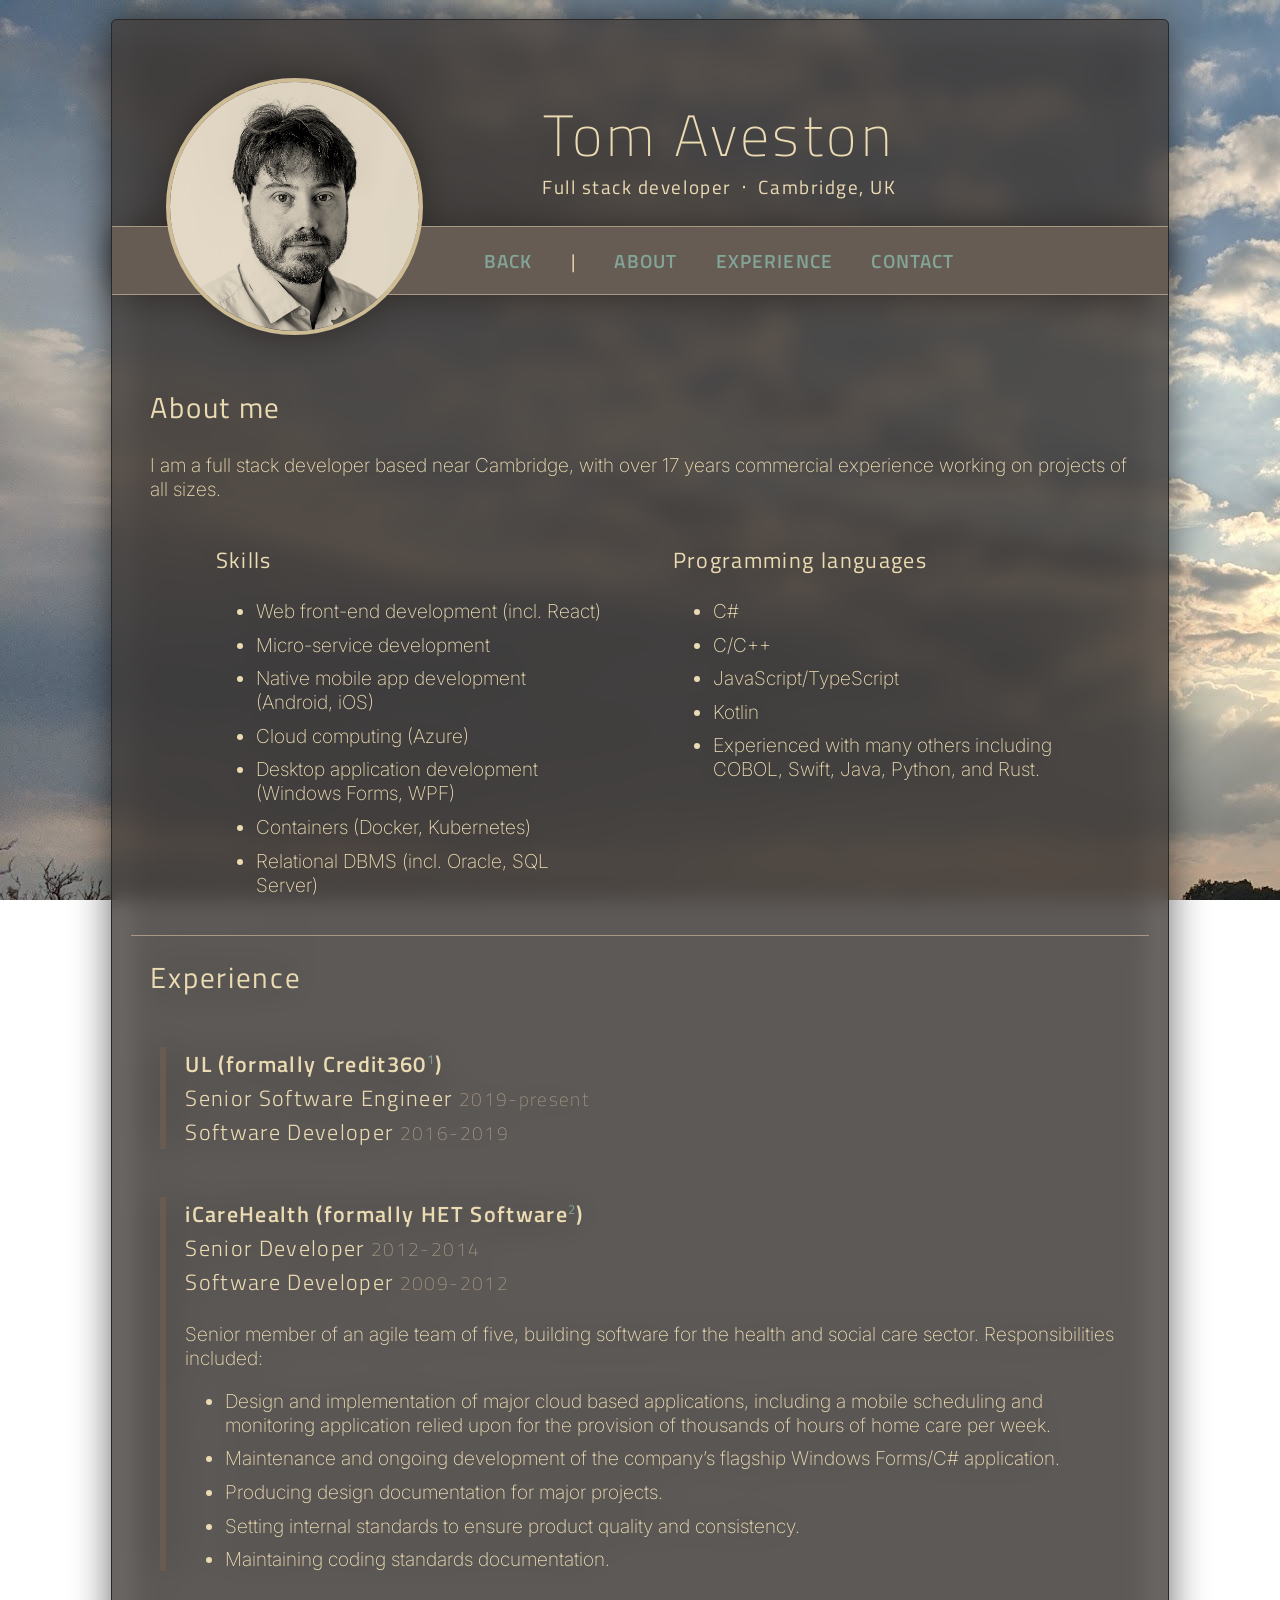
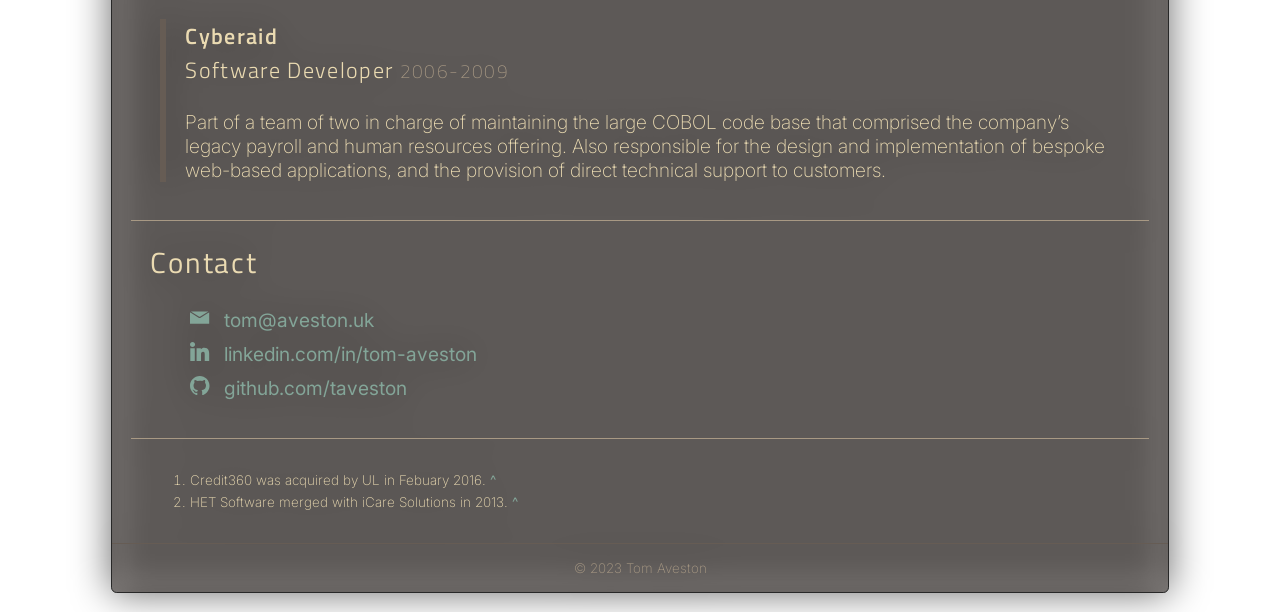
==== cv.html @ fe42d567 "Initial design." ====
<html>
	<title>Tom Aveston | Profile</title>
	<link rel="preconnect" href="https://fonts.googleapis.com">
	<link rel="preconnect" href="https://fonts.gstatic.com" crossorigin>
	<link href="https://fonts.googleapis.com/css2?family=Inter:wght@200;400&family=Titillium+Web:wght@200;300;400;600&display=swap" rel="stylesheet">
	<style>@import url('https://fonts.googleapis.com/css2?family=Inter:wght@200;400&family=Titillium+Web:wght@200;300;400;600&display=swap');</style>
	<link rel="stylesheet" href="style.css" />
	<meta name="viewport" content="width=device-width, initial-scale=1">
</html>
<body>
	<div id="content-wrapper">

		<header id="banner">
			<div id="profile-image">
				<img src="profile.jpg" alt="Portrait photograph of Tom Aveston" />
			</div>
			<div id="banner-content">
				<h1>Tom Aveston</h1>
				<ul id="tagline" class="horizontal">
					<li>Full stack developer</li>
					<li>Cambridge, UK</li>
				</ul>
				<nav>
					<menu>
						<li><a href="index.html">Back</a></li>
						<li>|</li>
						<li><a href="#about"/>About</a></li>
						<li><a href="#experience"/>Experience</a></li>
						<li><a href="#contact"/>Contact</a></li>
					</menu>
				</nav>
			</div>
		</header>

		<main>
			<section id="about" class="anchor-target">
				<h2>About me</h2>
				<p>
					I am a full stack developer based near Cambridge, with over 17 years commercial
					experience working on projects of all sizes.
				</p>

				<div class="twin-column">
					<section>
						<h3>Skills</h3>
						<ul>
							<li>Web front-end development (incl. React)</li>
							<li>Micro-service development</li>
							<li>Native mobile app development (Android, iOS)</li>
							<li>Cloud computing (Azure)</li>
							<li>Desktop application development (Windows Forms, WPF)</li>
							<li>Containers (Docker, Kubernetes)</li>
							<li>Relational DBMS (incl. Oracle, SQL Server)</li>
						</ul>
					</section>
					<section>
						<h3>Programming languages</h3>
						<ul>
							<li>C#</li>
							<li>C/C++</li>
							<li>JavaScript/TypeScript</li>
							<li>Kotlin</li>
							<li>Experienced with many others including COBOL, Swift, Java, Python,
								and Rust.</li>
						</ul>
					</section>
				</div>
			</section>
			<hr />
			<section id="experience" class="anchor-target">
				<h2>Experience</h2>
				<div class="timeline">
					<section>
						<h3>
							<div class="company">UL (formally Credit360<a id="fn1-origin" href="#fn1" class="footnote-link">1</a>)</div>
							<div class="title">Senior Software Engineer <small class="period">2019-present</small></div>
							<div class="title">Software Developer <small class="period">2016-2019</small></div>
						</h3>
						<p>

						</p>
					</section>

					<section>
						<h3>
							<div class="company">iCareHealth (formally HET Software<a id="fn2-origin" href="#fn2" class="footnote-link">2</a>)</div>
							<div class="title">Senior Developer <small class="period">2012-2014</small></div>
							<div class="title">Software Developer <small class="period">2009-2012</small></div>
						</h3>
						<p>
							Senior member of an agile team of five, building software for the health
							and social care sector. Responsibilities included:
						</p>
						<ul>
							<li>
								Design and implementation of major cloud based applications, including a
								mobile scheduling and monitoring application relied upon for the
								provision of thousands of hours of home care per week.
							</li>
							<li>
								Maintenance and ongoing development of the company’s flagship Windows
								Forms/C# application.
							</li>
							<li>Producing design documentation for major projects.</li>
							<li>Setting internal standards to ensure product quality and consistency.</li>
							<li>Maintaining coding standards documentation.</li>
						</ul>
					</section>

					<section>
						<h3>
							<div class="company">Cyberaid</div>
							<div class="title">Software Developer <small class="period">2006-2009</small></div>
						</h3>
						<p>
							Part of a team of two in charge of maintaining the large COBOL code base that
							comprised the company’s legacy payroll and human resources offering. Also
							responsible for the design and implementation of bespoke web-based
							applications, and the provision of direct technical support to
							customers.
						</p>
					</section>
				</div>

			</section>
			<hr />
			<section id="contact" class="anchor-target">
				<h2>Contact</h2>

				<ul class="contact-list">
					<li>
						<a href="mailto:tom@aveston.dev" class="social-link">
								<svg viewBox="0 0 512 512"><path d="m496.33 127.09-15.673 9.613-198.82 121.92c-7.983 4.859-16.917 7.293-25.84 7.293s-17.826-2.424-25.778-7.262l-0.136-0.084-198.73-123.8-15.673-9.759-15.674-9.77v302.72h512v-300.47l-15.673 9.603z"/><path d="m25.245 94.041 50.322 31.346 171.01 106.53c5.841 3.521 13.082 3.511 18.913-0.042l224.77-137.83h-465.01z"/></svg>
							tom@aveston.uk
						</a>
					</li>
					<li>
						<a href="https://www.linkedin.com/in/tom-aveston"
							class="social-link" title="LinkedIn">

							<svg viewBox="0 0 310 310"><path d="m72.16 99.73h-62.233c-2.762 0-5 2.239-5 5v199.93c0 2.762 2.238 5 5 5h62.233c2.762 0 5-2.238 5-5v-199.93c0-2.761-2.238-5-5-5z"/><path d="M41.066,0.341C18.422,0.341,0,18.743,0,41.362C0,63.991,18.422,82.4,41.066,82.4 c22.626,0,41.033-18.41,41.033-41.038C82.1,18.743,63.692,0.341,41.066,0.341z"/><path d="m230.45 94.761c-24.995 0-43.472 10.745-54.679 22.954v-12.985c0-2.761-2.238-5-5-5h-59.599c-2.762 0-5 2.239-5 5v199.93c0 2.762 2.238 5 5 5h62.097c2.762 0 5-2.238 5-5v-98.918c0-33.333 9.054-46.319 32.29-46.319 25.306 0 27.317 20.818 27.317 48.034v97.204c0 2.762 2.238 5 5 5h62.12c2.762 0 5-2.238 5-5v-109.66c0-49.565-9.451-100.23-79.546-100.23z"/></svg>
							linkedin.com/in/tom-aveston
						</a>
					</li>
					<li>
						<a href="https://github.com/taveston" title="GitHub" class="social-link">
							<svg viewBox="0 0 96 96"><path fill-rule="evenodd" clip-rule="evenodd" d="M48.854 0C21.839 0 0 22 0 49.217c0 21.756 13.993 40.172 33.405 46.69 2.427.49 3.316-1.059 3.316-2.362 0-1.141-.08-5.052-.08-9.127-13.59 2.934-16.42-5.867-16.42-5.867-2.184-5.704-5.42-7.17-5.42-7.17-4.448-3.015.324-3.015.324-3.015 4.934.326 7.523 5.052 7.523 5.052 4.367 7.496 11.404 5.378 14.235 4.074.404-3.178 1.699-5.378 3.074-6.6-10.839-1.141-22.243-5.378-22.243-24.283 0-5.378 1.94-9.778 5.014-13.2-.485-1.222-2.184-6.275.486-13.038 0 0 4.125-1.304 13.426 5.052a46.97 46.97 0 0 1 12.214-1.63c4.125 0 8.33.571 12.213 1.63 9.302-6.356 13.427-5.052 13.427-5.052 2.67 6.763.97 11.816.485 13.038 3.155 3.422 5.015 7.822 5.015 13.2 0 18.905-11.404 23.06-22.324 24.283 1.78 1.548 3.316 4.481 3.316 9.126 0 6.6-.08 11.897-.08 13.526 0 1.304.89 2.853 3.316 2.364 19.412-6.52 33.405-24.935 33.405-46.691C97.707 22 75.788 0 48.854 0z"/></svg>
							github.com/taveston
						</a>
					</li>
				</ul>
			</section>
			<hr />
			<section id="footnotes">
				<ol class="footnote-list">
					<li id="fn1" class="anchor-target">
						Credit360 was acquired by UL in Febuary 2016. <a href="#fn1-origin">^</a>
					</li>
					<li id="fn2" class="anchor-target">
						HET Software merged with iCare Solutions in 2013. <a href="#fn2-origin">^</a>
					</li>
				</ol>
			</section>
		</main>
		<footer>
			<small>© 2023 Tom Aveston</small>
		</footer>
	</div>
</body>
---- style.css ----
/* Base styles */
html {
	scroll-behavior: smooth;
}

body {
	font-family: 'Inter', sans-serif;
	font-size: larger;
	font-weight: 200;
	background-image: url("fen.jpg");
	background-attachment: fixed;
	color: #ebdbb2;
	padding: 0;
	margin: 0;
}

a {
	color: #83a598;
	text-decoration: none;
	font-weight: 400;
}

a:hover {
	color: #458588;
}

ul li, ol li {
	margin: 0.5em 0;
}

header, h1, h2, h3, h4 {
	font-family: 'Titillium Web', sans-serif;
	letter-spacing: 0.06em;
	font-weight: 400;
}

h1 {
	font-size: 3em;
}

h1 small, h2 small, h3 small, h4 small {
	color: #a89984;
	font-weight: 200;
}

main > section {
	padding: 1em 2em;
	border-radius: 1em;
}
main > section > h2:first-child {
	margin-top: 0;
}

hr {
	border: 0pt solid #a89984;
	border-bottom-width: 1pt;
	margin: 0 1em;
}

footer {
	border-top: 1pt solid #665c54;
	padding: 1em;
	color: #a89984;
	font-size: smaller;
	text-align: center;
}

/* General styles */

a.footnote-link {
	font-size: 0.6em;
	vertical-align: super;
}

ul.horizontal {
	margin-top: -0.5em;
	padding: 0;
}

ul.horizontal li {
	display: inline-block;
}

ul.horizontal li + li::before {
	content: "\2027";
	padding: 0 0.5em;
}

.timeline {
	padding-left: 0.5em;
}
.timeline section {
	margin-top: 2.5em;
	padding-left: 1em;
	border-left: 5pt solid #665c54;
}
.timeline .company {
	font-weight: 600;
}
.timeline .title {
	font-weight: 300;
}
.timeline .period {
	color: #a89984;
	font-weight: 200;
	font-size: smaller;
}

ol.footnote-list {
	font-size: 0.7em;
}

ul.contact-list {

}

ul.contact-list li {
	display: block;
}

a.social-link svg {
	width: 1em;
	height: 1em;
	fill: #83a598;
	margin-right: .5em;
}

a.social-link:hover svg  {
	fill: #458588;
}

.twin-column {
	display: flex;
	justify-content: space-evenly;
}
.twin-column section {
	max-width: 40%;
}

/* Page specific layout */

#content-wrapper {
	width: 55em;
	margin: 1em auto;
	background-color: #50494590;
	backdrop-filter: blur(10px);
	filter: drop-shadow(0px 0px 1em black);
	border-radius: .3em;
	border: 1pt solid #282828;
}

#banner-content {
	display: flex;
	height: 18em;
	flex-direction: column;
	align-items: stretch;
	justify-content: center;
}

#banner-content > h1 {
	font-weight: 100;
}

#banner-content > * {
	display: flex;
	justify-content: center;
	margin: 0;
	padding: 0;
	padding-left: 15%;
}

#tagline {
	position: relative;
	top: -0.8em;
	letter-spacing: 0.08em;
}

#banner-content nav {
	background-color: #665c54;
	margin: 0;
	border: solid #a89984;
	border-width: 1pt 0;
}

#banner-content nav menu {
	display: flex;
	padding: 0;
	margin: 0;
	text-transform: uppercase;
	z-index: 1;
}
#banner-content nav menu li {
	display: block;
	margin: 1em;
}

#banner-content nav menu li a {
	font-weight: 600;
}

#profile-image {
	position: absolute;
	left: 0;
	right: 0;
	display: flex;
	justify-content: center;
}

#profile-image img {
	position: relative;
	left: -18em;
	top: 3em;
	height: 13em;
	width: 13em;
	border: 3pt solid #ebdbb2;
	border-radius: 100%;
	object-fit: cover;
	object-position: 0 22%;
	filter: brightness(79%) contrast(107%) sepia(35%);
}

/* Briefly flash the background of target element when an anchor link is clicked */
.anchor-target:target {
	animation: target-fade 1s;
}

@keyframes target-fade {
    from { background-color: transparent }
	40% { background-color: #665c54 }
	to { background-color: transparent }
}

/* Adjust banner layout for smaller screens */

@media (max-width: 1100px) {
	#content-wrapper {
		margin: 1em 1em;
		width: auto;
	}
	#banner {
		font-size: 0.85em;
	}
	#profile-image {
		justify-content: left;
	}
	#profile-image img {
		left: 2em;
	}
}
@media (max-width: 750px) {
	#profile-image {
		position: static;
		justify-content: center;
	}
	#profile-image img {
		position: static;
	}
	#banner {
		padding-top: 2em;
	}
	#banner-content {
		height: auto;
	}
	#banner-content > * {
		padding-left: 0;
	}

	.twin-column {
		display: block;
	}
	.twin-column section {
		max-width: none;
	}
}
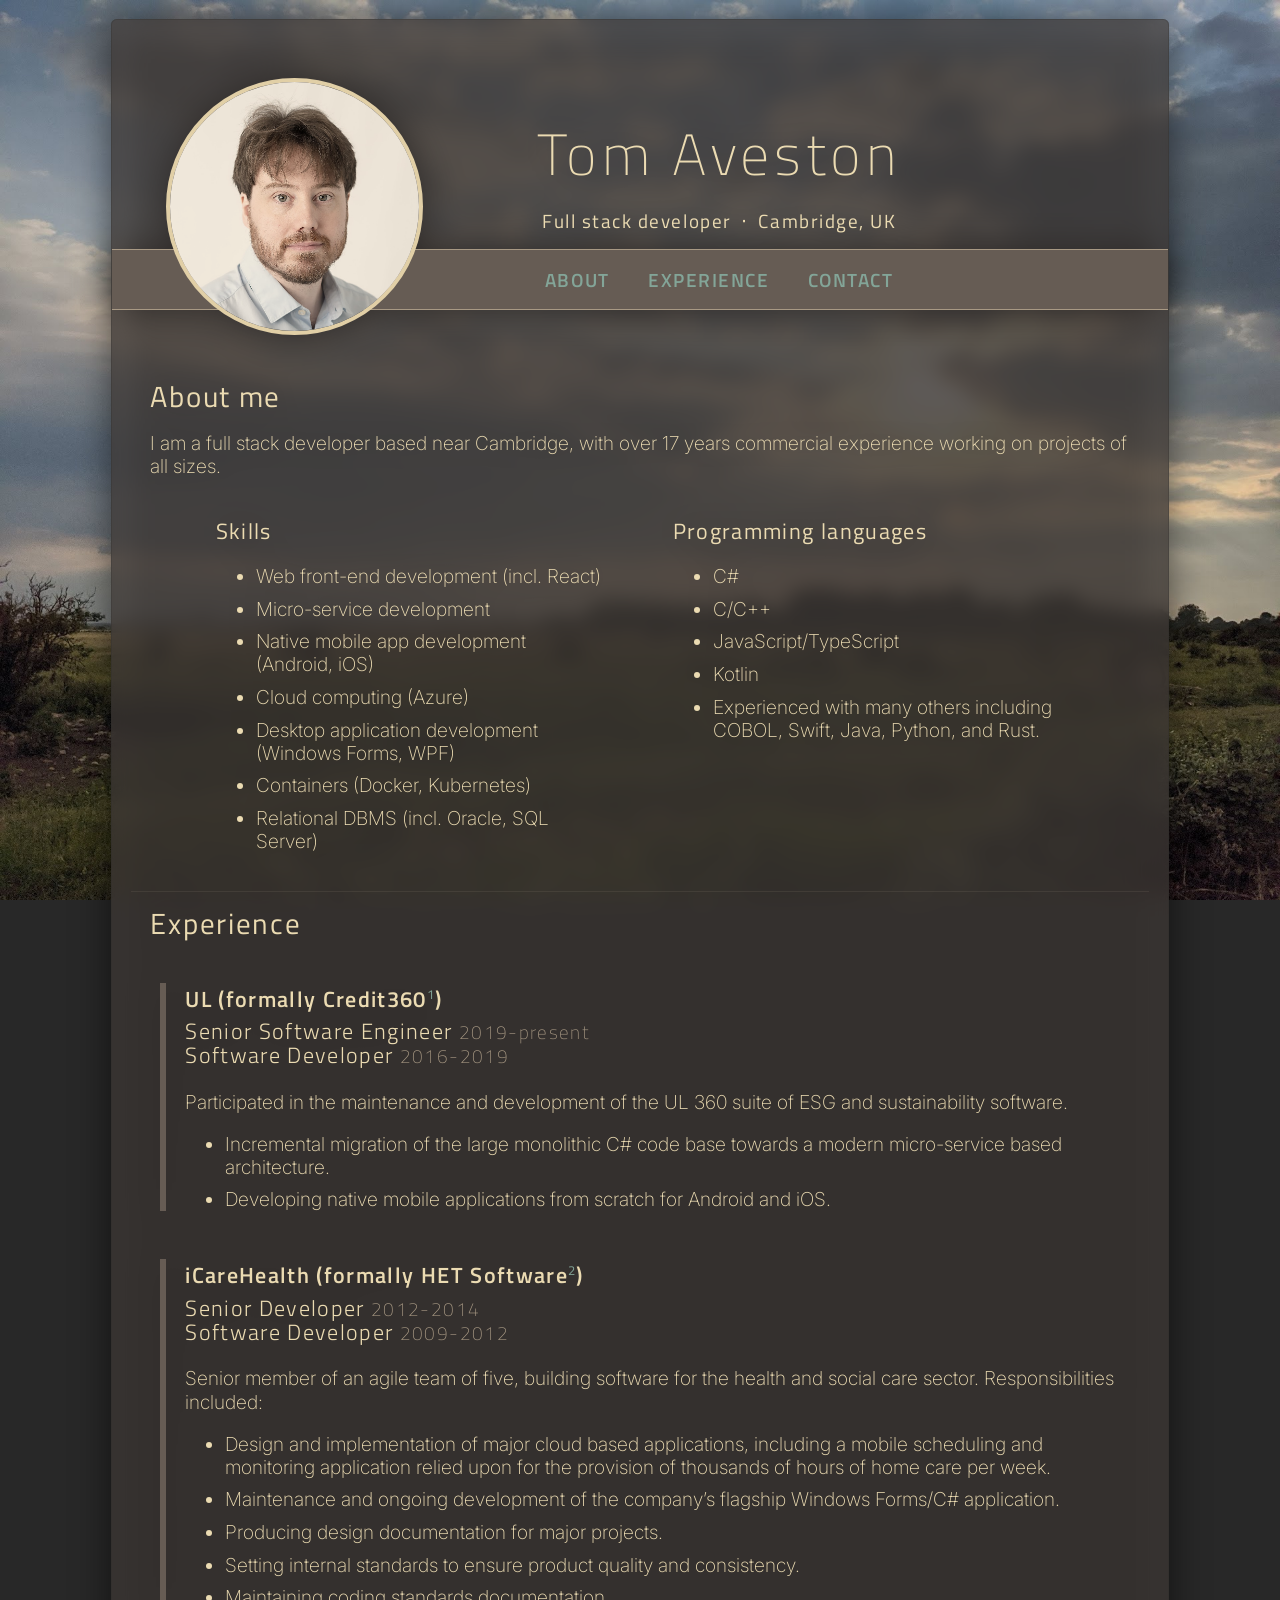
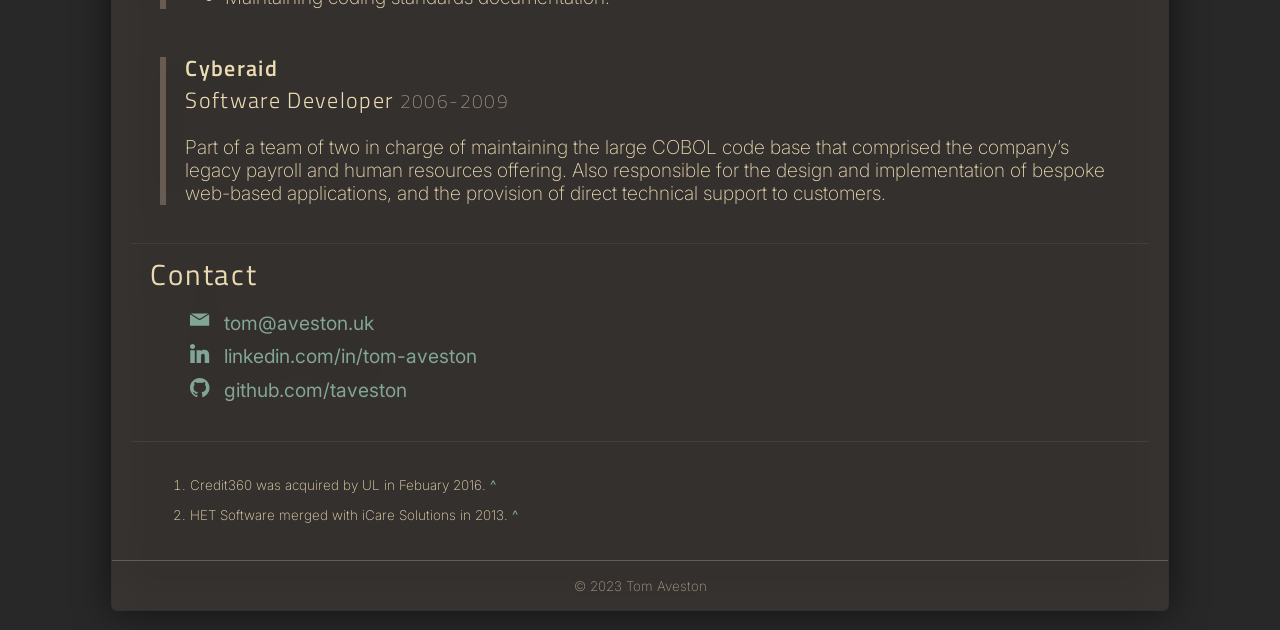
==== commit fe2e5131: "Configure routes" ====
--- a/cv.html
+++ b/cv.html
@@ -1,18 +1,20 @@
+<!DOCTYPE html>
 <html>
-	<title>Tom Aveston | Profile</title>
-	<link rel="preconnect" href="https://fonts.googleapis.com">
-	<link rel="preconnect" href="https://fonts.gstatic.com" crossorigin>
-	<link href="https://fonts.googleapis.com/css2?family=Inter:wght@200;400&family=Titillium+Web:wght@200;300;400;600&display=swap" rel="stylesheet">
+	<title>Tom Aveston | CV</title>
+	<meta charset="utf-8" />
+	<meta name="viewport" content="width=device-width, initial-scale=1" />
+	<link rel="preconnect" href="https://fonts.googleapis.com" />
+	<link rel="preconnect" href="https://fonts.gstatic.com" crossorigin />
+	<link href="https://fonts.googleapis.com/css2?family=Inter:wght@200;400&family=Titillium+Web:wght@200;300;400;600&display=swap" rel="stylesheet" />
 	<style>@import url('https://fonts.googleapis.com/css2?family=Inter:wght@200;400&family=Titillium+Web:wght@200;300;400;600&display=swap');</style>
-	<link rel="stylesheet" href="style.css" />
-	<meta name="viewport" content="width=device-width, initial-scale=1">
+	<link rel="stylesheet" href="css/style.css" />
 </html>
 <body>
 	<div id="content-wrapper">
 
-		<header id="banner">
+		<header id="banner" class="image-banner">
 			<div id="profile-image">
-				<img src="profile.jpg" alt="Portrait photograph of Tom Aveston" />
+				<img src="img/profile-colour.jpg" alt="Portrait photograph of Tom Aveston" />
 			</div>
 			<div id="banner-content">
 				<h1>Tom Aveston</h1>
@@ -22,8 +24,6 @@
 				</ul>
 				<nav>
 					<menu>
-						<li><a href="index.html">Back</a></li>
-						<li>|</li>
 						<li><a href="#about"/>About</a></li>
 						<li><a href="#experience"/>Experience</a></li>
 						<li><a href="#contact"/>Contact</a></li>
@@ -77,8 +77,15 @@
 							<div class="title">Software Developer <small class="period">2016-2019</small></div>
 						</h3>
 						<p>
-
+							Participated in the maintenance and development of the UL 360 suite of
+							ESG and sustainability software.
 						</p>
+						<ul>
+							<li>Incremental migration of the large monolithic C# code base towards a
+								modern micro-service based architecture.</li>
+							<li>Developing native mobile applications from scratch for Android and
+								iOS.</li>
+						</ul>
 					</section>
 
 					<section>
--- a/css/style.css
+++ b/css/style.css
@@ -0,0 +1,307 @@
+/* Base styles */
+html {
+	scroll-behavior: smooth;
+}
+
+body {
+	font-family: 'Inter', sans-serif;
+	font-size: larger;
+	font-weight: 200;
+	background-image: url("../img/fen.jpg");
+	background-attachment: fixed;
+	background-size: cover;
+    background-color: #282828;
+	color: #ebdbb2;
+	padding: 0;
+	margin: 0;
+	line-height: 1.1;
+}
+
+a {
+	color: #83a598;
+	text-decoration: none;
+	font-weight: 400;
+}
+
+a:hover {
+	color: #458588;
+}
+
+ul li, ol li {
+	margin: 0.5em 0;
+}
+
+header, h1, h2, h3, h4 {
+	font-family: 'Titillium Web', sans-serif;
+	letter-spacing: 0.06em;
+	font-weight: 400;
+}
+
+h1 {
+	font-size: 3em;
+}
+
+h1 small, h2 small, h3 small, h4 small {
+	color: #a89984;
+	font-weight: 200;
+}
+
+main {
+	line-height: 1.2em;
+}
+
+main > section {
+	padding: 1em 2em;
+	border-radius: 1em;
+}
+main > section > h2:first-child {
+	margin-top: 0;
+}
+
+main > section > p:first-child {
+	margin-top: 0;
+}
+
+hr {
+	border: 0pt solid #a8998420;
+	border-bottom-width: 1pt;
+	margin: 0 1em;
+}
+
+footer {
+	border-top: 1pt solid #665c54;
+	padding: 1em;
+	color: #a89984;
+	font-size: smaller;
+	text-align: center;
+}
+
+/* General styles */
+
+a.footnote-link {
+	font-size: 0.6em;
+	vertical-align: super;
+}
+
+ul.horizontal {
+	margin-top: -0.5em;
+	padding: 0;
+}
+
+ul.horizontal li {
+	display: inline-block;
+}
+
+ul.horizontal li + li::before {
+	content: "\2027";
+	padding: 0 0.5em;
+}
+
+.timeline {
+	padding-left: 0.5em;
+}
+.timeline section {
+	margin-top: 2.5em;
+	padding-left: 1em;
+	border-left: 5pt solid #665c54;
+}
+.timeline .company {
+	font-weight: 600;
+	padding-bottom: .4em;
+}
+.timeline .title {
+	font-weight: 300;
+}
+.timeline .period {
+	color: #a89984;
+	font-weight: 200;
+	font-size: smaller;
+}
+
+ol.footnote-list {
+	font-size: 0.7em;
+}
+
+ul.contact-list {
+
+}
+
+ul.contact-list li {
+	display: block;
+}
+
+a.social-link svg {
+	width: 1em;
+	height: 1em;
+	fill: #83a598;
+	margin-right: .5em;
+}
+
+a.social-link:hover svg  {
+	fill: #458588;
+}
+
+.twin-column {
+	display: flex;
+	justify-content: space-evenly;
+}
+.twin-column section {
+	max-width: 40%;
+}
+
+/* Page specific layout */
+
+#content-wrapper {
+	width: 55em;
+	margin: 1em auto;
+	background-color: #50494590;
+	backdrop-filter: blur(10px);
+	filter: drop-shadow(0px 0px 1em black);
+	border-radius: .3em;
+	border: 1pt solid #28282840;
+}
+
+#banner-content {
+	display: flex;
+	height: 14em;
+	padding-top: 3em;
+	padding-bottom: 1em;
+	flex-direction: column;
+	align-items: stretch;
+	justify-content: center;
+}
+
+#banner-content > h1 {
+	font-weight: 100;
+}
+
+#banner-content > * {
+	display: flex;
+	justify-content: center;
+	margin: .2em 0;
+	padding: 0;
+	letter-spacing: 0.08em;
+}
+
+#banner.image-banner #banner-content > * {
+	padding-left: 15%;
+}
+
+#tagline {
+	position: relative;
+}
+
+#banner-content nav {
+	background-color: #665c54;
+	border: solid #a89984;
+	border-width: 1pt 0;
+}
+
+#banner-content nav menu {
+	display: flex;
+	padding: 0;
+	margin: 0;
+	text-transform: uppercase;
+	z-index: 1;
+}
+#banner-content nav menu li {
+	display: block;
+	margin: 1em;
+}
+
+#banner-content nav menu li.separator {
+	border-left: 1pt solid #a8998450;
+}
+
+#banner-content nav menu li a {
+	font-weight: 600;
+}
+
+#profile-image {
+	position: absolute;
+	left: 0;
+	right: 0;
+	display: flex;
+	justify-content: center;
+}
+
+#profile-image img {
+	position: relative;
+	left: -18em;
+	top: 3em;
+	height: 13em;
+	width: 13em;
+	border: 3pt solid #ebdbb2;
+	border-radius: 100%;
+	object-fit: cover;
+	object-position: 0 22%;
+	filter: brightness(90%) sepia(25%);
+}
+
+/* Briefly flash the background of target element when an anchor link is clicked */
+.anchor-target:target {
+	animation: target-fade 1s;
+}
+
+@keyframes target-fade {
+	from { background-color: transparent }
+	40% { background-color: #665c54 }
+	to { background-color: transparent }
+}
+
+@media (max-width: 1100px) {
+	#content-wrapper {
+		margin: 1em 1em;
+		width: auto;
+	}
+	#banner {
+		font-size: 0.85em;
+	}
+	#profile-image {
+		justify-content: left;
+	}
+	#profile-image img {
+		left: 2em;
+	}
+}
+@media (max-width: 800px) {
+	body {
+		font-size: large;
+	}
+	#profile-image {
+		position: static;
+		justify-content: center;
+	}
+	#profile-image img {
+		position: static;
+	}
+	#banner {
+		padding-top: 2em;
+	}
+	#banner-content {
+		padding-top: 0;
+		height: auto;
+	}
+	#banner.image-banner #banner-content > * {
+		padding-left: 0;
+	}
+	main > section {
+		padding: 1em;
+	}
+	.twin-column {
+		display: block;
+	}
+	.twin-column section {
+		max-width: none;
+	}
+}
+@media (max-width: 360px) {
+	body {
+		font-size: medium;
+	}
+	#content-wrapper {
+		margin: 0;
+		border-radius: 0;
+		border-width: 0;
+	}
+}
